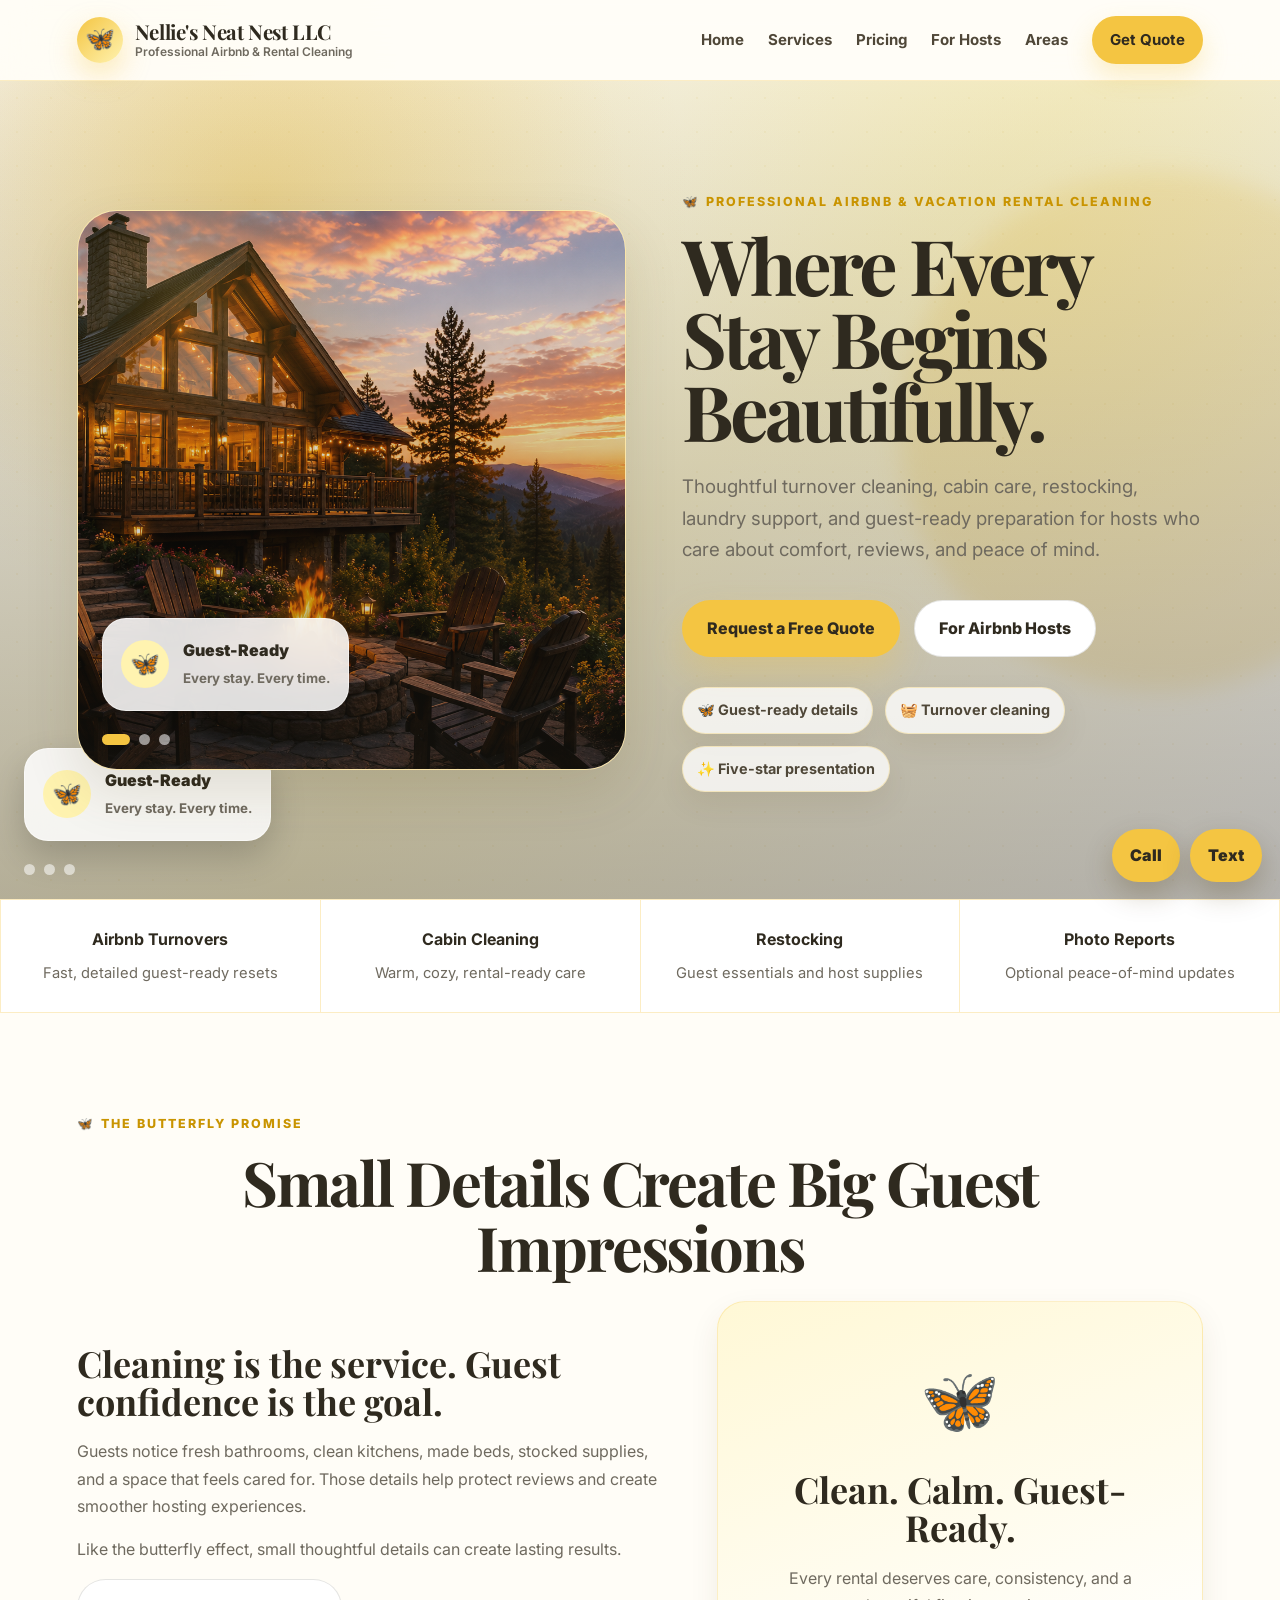
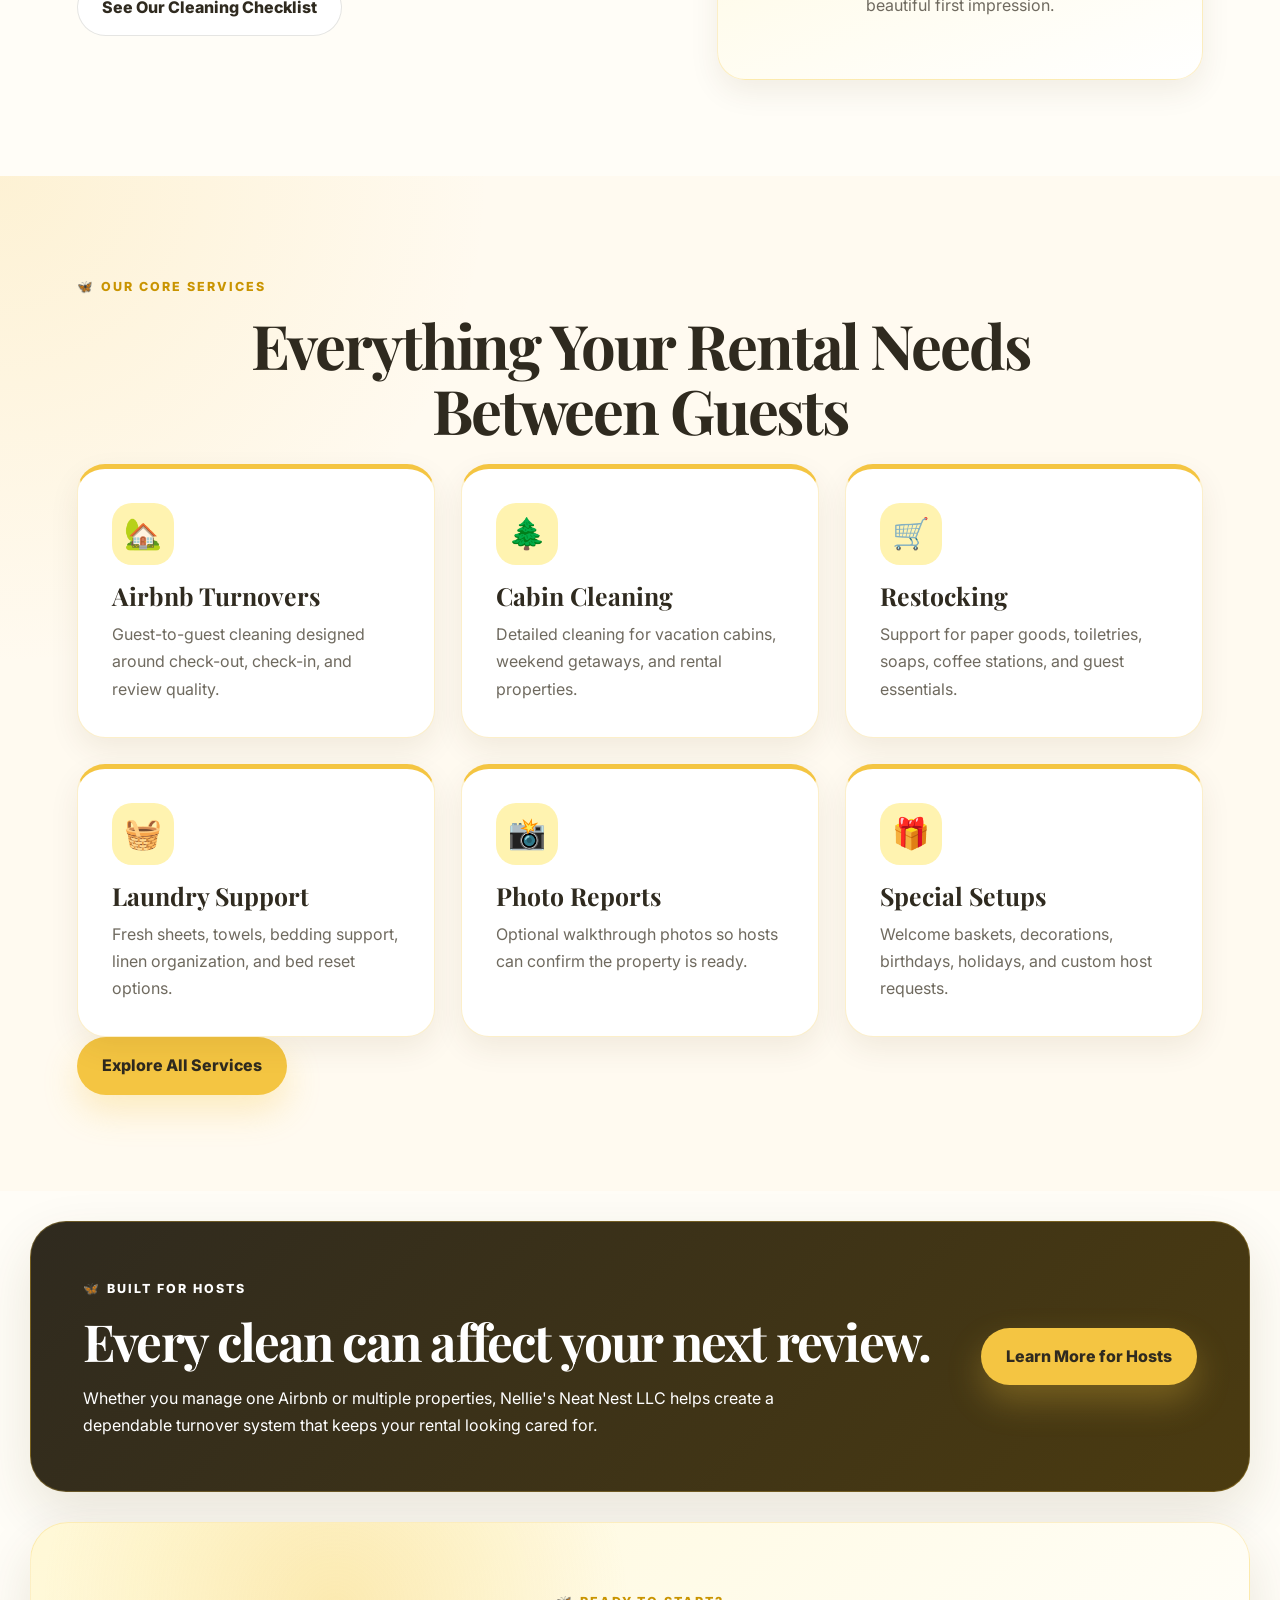
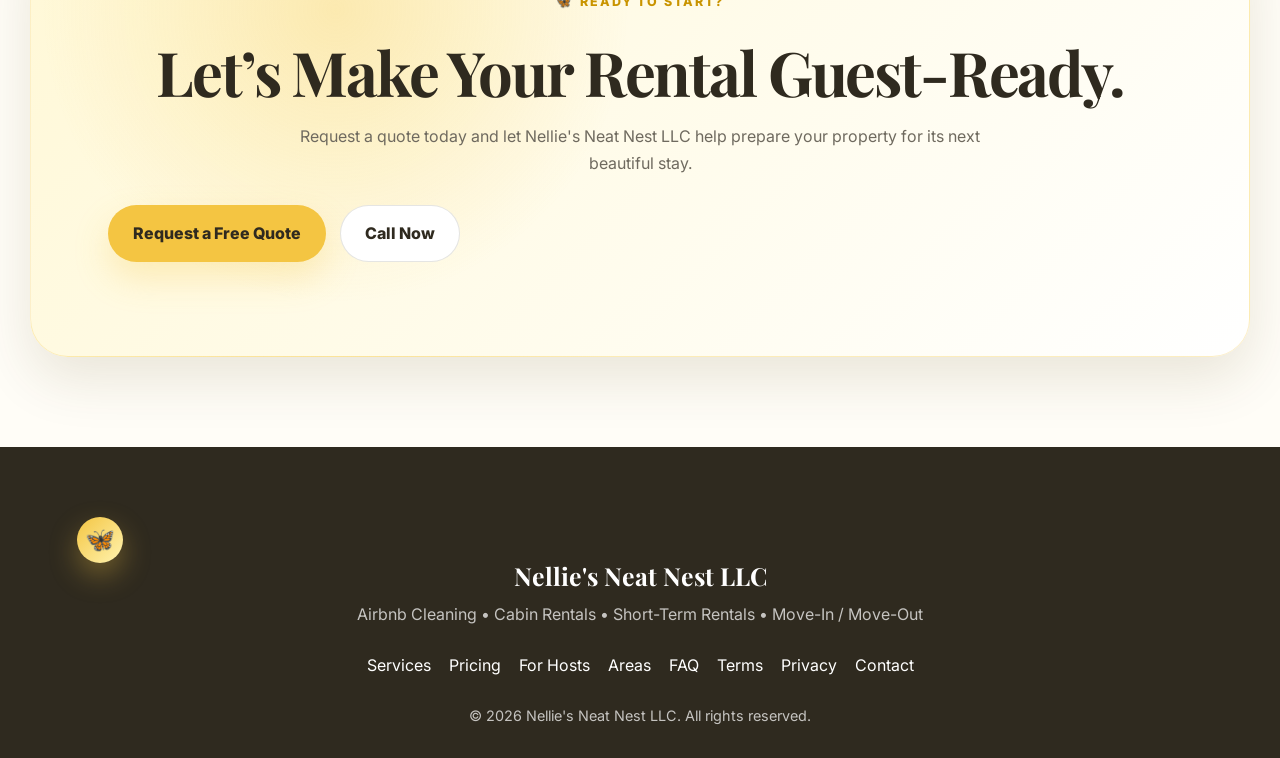
==== index.html @ 502de54d "Initial Nellies Neat Nest website" ====
<!DOCTYPE html>
<html lang="en">
<head>
  <meta charset="UTF-8" />
  <meta name="viewport" content="width=device-width, initial-scale=1.0" />

  <title>Nellie's Neat Nest LLC | Airbnb Cleaning & Vacation Rental Turnovers</title>
  <meta name="description" content="Professional Airbnb turnover cleaning, cabin cleaning, restocking, laundry support, and guest-ready rental cleaning services." />

  <link rel="stylesheet" href="css/styles.css" />
</head>

<body>

<div class="butterfly-layer" aria-hidden="true">
  <span class="float-butterfly b1">🦋</span>
  <span class="float-butterfly b2">🦋</span>
  <span class="float-butterfly b3">🦋</span>
  <span class="float-butterfly b4">🦋</span>
  <span class="float-butterfly b5">🦋</span>
  <span class="float-butterfly b6">🦋</span>
</div>

<header class="site-header">
  <a href="index.html" class="logo">
    <span class="logo-mark">🦋</span>
    <span class="logo-text">
      <strong>Nellie's Neat Nest LLC</strong>
      <small>Professional Airbnb & Rental Cleaning</small>
    </span>
  </a>

  <nav class="nav">
    <a href="index.html">Home</a>
    <a href="services.html">Services</a>
    <a href="pricing.html">Pricing</a>
    <a href="airbnb-hosts.html">For Hosts</a>
    <a href="service-areas.html">Areas</a>
    <a href="contact.html" class="nav-btn">Get Quote</a>
  </nav>
</header>

<main>

<section class="hero">

  <aside class="hero-slideshow-wrap">

    <div class="hero-slideshow">

        <div class="hero-slide active">
            <img src="images/hero-cabin-1.png"
                 alt="Warm cabin rental prepared for guests">
        </div>

        <div class="hero-slide">
            <img src="images/hero-living-room.png"
                 alt="Cozy cabin living room prepared for Airbnb guests">
        </div>

        <div class="hero-slide">
            <img src="images/hero-cabin-3.png"
                 alt="Vacation rental guest-ready bedroom">
        </div>

        <div class="hero-slide-overlay"></div>

        <div class="hero-image-badge">
            <span>🦋</span>
            <div>
                <strong>Guest-Ready</strong>
                <small>Every stay. Every time.</small>
            </div>
        </div>

        <div class="slide-dots">
            <button class="slide-dot active" aria-label="Slide 1"></button>
            <button class="slide-dot" aria-label="Slide 2"></button>
            <button class="slide-dot" aria-label="Slide 3"></button>
        </div>

    </div>

</aside>

      <div class="hero-slide-overlay"></div>

      <div class="hero-image-badge">
        <span>🦋</span>
        <div>
          <strong>Guest-Ready</strong>
          <small>Every stay. Every time.</small>
        </div>
      </div>

      <div class="slide-dots">
        <button class="slide-dot active" aria-label="Slide 1"></button>
        <button class="slide-dot" aria-label="Slide 2"></button>
        <button class="slide-dot" aria-label="Slide 3"></button>
      </div>

    </div>
  </aside>

  <div class="hero-content">
    <p class="eyebrow">Professional Airbnb & Vacation Rental Cleaning</p>

    <h1>Where Every Stay Begins Beautifully.</h1>

    <p class="hero-text">
      Thoughtful turnover cleaning, cabin care, restocking, laundry support,
      and guest-ready preparation for hosts who care about comfort, reviews,
      and peace of mind.
    </p>

    <div class="hero-buttons">
      <a href="contact.html" class="btn primary">Request a Free Quote</a>
      <a href="airbnb-hosts.html" class="btn secondary">For Airbnb Hosts</a>
    </div>

    <div class="trust-row">
      <span>🦋 Guest-ready details</span>
      <span>🧺 Turnover cleaning</span>
      <span>✨ Five-star presentation</span>
    </div>
  </div>

</section>

<section class="trust-strip">
  <div>
    <strong>Airbnb Turnovers</strong>
    <span>Fast, detailed guest-ready resets</span>
  </div>
  <div>
    <strong>Cabin Cleaning</strong>
    <span>Warm, cozy, rental-ready care</span>
  </div>
  <div>
    <strong>Restocking</strong>
    <span>Guest essentials and host supplies</span>
  </div>
  <div>
    <strong>Photo Reports</strong>
    <span>Optional peace-of-mind updates</span>
  </div>
</section>

<section class="section">
  <p class="eyebrow center">The Butterfly Promise</p>
  <h2 class="section-title">Small Details Create Big Guest Impressions</h2>

  <div class="split">
    <div>
      <h3>Cleaning is the service. Guest confidence is the goal.</h3>
      <p>
        Guests notice fresh bathrooms, clean kitchens, made beds, stocked supplies,
        and a space that feels cared for. Those details help protect reviews and create
        smoother hosting experiences.
      </p>
      <p>
        Like the butterfly effect, small thoughtful details can create lasting results.
      </p>
      <a href="checklist.html" class="btn secondary">See Our Cleaning Checklist</a>
    </div>

    <div class="feature-card butterfly-promise-card">
      <span>🦋</span>
      <h3>Clean. Calm. Guest-Ready.</h3>
      <p>Every rental deserves care, consistency, and a beautiful first impression.</p>
    </div>
  </div>
</section>

<section class="section soft-bg">
  <p class="eyebrow center">Our Core Services</p>
  <h2 class="section-title">Everything Your Rental Needs Between Guests</h2>

  <div class="cards">
    <article class="card service-card">
      <span class="card-icon">🏡</span>
      <h3>Airbnb Turnovers</h3>
      <p>Guest-to-guest cleaning designed around check-out, check-in, and review quality.</p>
    </article>

    <article class="card service-card">
      <span class="card-icon">🌲</span>
      <h3>Cabin Cleaning</h3>
      <p>Detailed cleaning for vacation cabins, weekend getaways, and rental properties.</p>
    </article>

    <article class="card service-card">
      <span class="card-icon">🛒</span>
      <h3>Restocking</h3>
      <p>Support for paper goods, toiletries, soaps, coffee stations, and guest essentials.</p>
    </article>

    <article class="card service-card">
      <span class="card-icon">🧺</span>
      <h3>Laundry Support</h3>
      <p>Fresh sheets, towels, bedding support, linen organization, and bed reset options.</p>
    </article>

    <article class="card service-card">
      <span class="card-icon">📸</span>
      <h3>Photo Reports</h3>
      <p>Optional walkthrough photos so hosts can confirm the property is ready.</p>
    </article>

    <article class="card service-card">
      <span class="card-icon">🎁</span>
      <h3>Special Setups</h3>
      <p>Welcome baskets, decorations, birthdays, holidays, and custom host requests.</p>
    </article>
  </div>

  <div class="center-button">
    <a href="services.html" class="btn primary">Explore All Services</a>
  </div>
</section>

<section class="highlight host-highlight">
  <div>
    <p class="eyebrow">Built for Hosts</p>
    <h2>Every clean can affect your next review.</h2>
    <p>
      Whether you manage one Airbnb or multiple properties, Nellie's Neat Nest LLC helps
      create a dependable turnover system that keeps your rental looking cared for.
    </p>
  </div>

  <a href="airbnb-hosts.html" class="btn primary">Learn More for Hosts</a>
</section>

<section class="cta">
  <p class="eyebrow center">Ready to Start?</p>
  <h2>Let’s Make Your Rental Guest-Ready.</h2>
  <p>
    Request a quote today and let Nellie's Neat Nest LLC help prepare your property
    for its next beautiful stay.
  </p>

  <div class="hero-buttons center">
    <a href="contact.html" class="btn primary">Request a Free Quote</a>
    <a href="tel:9289885025" class="btn secondary">Call Now</a>
  </div>
</section>

</main>

<footer class="footer">
  <div class="footer-brand">
    <span class="logo-mark">🦋</span>
    <h3>Nellie's Neat Nest LLC</h3>
    <p>Airbnb Cleaning • Cabin Rentals • Short-Term Rentals • Move-In / Move-Out</p>
  </div>

  <div class="footer-links">
    <a href="services.html">Services</a>
    <a href="pricing.html">Pricing</a>
    <a href="airbnb-hosts.html">For Hosts</a>
    <a href="service-areas.html">Areas</a>
    <a href="faq.html">FAQ</a>
    <a href="terms-and-policies.html">Terms</a>
    <a href="privacy.html">Privacy</a>
    <a href="contact.html">Contact</a>
  </div>

  <p class="copyright">© 2026 Nellie's Neat Nest LLC. All rights reserved.</p>
</footer>

<div class="floating-actions">
  <a href="tel:9289885025">Call</a>
  <a href="sms:9289885025">Text</a>
</div>

<script src="js/script.js"></script>
</body>
</html>
---- css/styles.css ----
/* =====================================================
   Nellie's Neat Nest LLC
   Premium Yellow Butterfly Airbnb Cleaning Website
   File: css/styles.css
===================================================== */

/* ---------- Google Font Import ---------- */
@import url("https://fonts.googleapis.com/css2?family=Inter:wght@400;500;600;700;800&family=Playfair+Display:wght@600;700;800&display=swap");

/* ---------- Reset ---------- */
* {
  margin: 0;
  padding: 0;
  box-sizing: border-box;
}

/* ---------- Brand Variables ---------- */
:root {
  --gold: #f4c542;
  --gold-dark: #c99400;
  --yellow-soft: #fff3b0;
  --cream: #fffaf0;
  --cream-light: #fffdf7;
  --white: #ffffff;
  --charcoal: #2f2a1f;
  --charcoal-soft: #4f4738;
  --gray: #6f6a5f;
  --border: rgba(244, 197, 66, 0.28);
  --shadow: 0 22px 55px rgba(77, 55, 12, 0.12);
  --shadow-soft: 0 12px 30px rgba(77, 55, 12, 0.08);
  --radius: 28px;
  --radius-small: 16px;
  --max-width: 1220px;
}

/* ---------- Base ---------- */
html {
  scroll-behavior: smooth;
}

body {
  font-family: "Inter", sans-serif;
  background: var(--cream-light);
  color: var(--charcoal);
  line-height: 1.7;
  overflow-x: hidden;
}

body::before {
  content: "";
  position: fixed;
  inset: 0;
  background:
    radial-gradient(circle at 10% 10%, rgba(244, 197, 66, 0.12), transparent 28%),
    radial-gradient(circle at 90% 20%, rgba(255, 243, 176, 0.18), transparent 26%),
    linear-gradient(180deg, #fffdf7, #fffaf0);
  z-index: -2;
}

img {
  max-width: 100%;
  display: block;
}

a {
  color: inherit;
  text-decoration: none;
}

ul {
  padding-left: 1.1rem;
}

li {
  margin-bottom: 0.45rem;
}

/* ---------- Global Layout ---------- */
.site-header,
main,
.footer,
.floating-actions {
  position: relative;
  z-index: 5;
}

.section {
  padding: 96px 6%;
}

.section-inner {
  max-width: var(--max-width);
  margin: 0 auto;
}

.center {
  text-align: center;
}

.soft-bg {
  background:
    radial-gradient(circle at top left, rgba(244, 197, 66, 0.16), transparent 30%),
    var(--cream);
}

/* ---------- Typography ---------- */
h1,
h2,
h3 {
  font-family: "Playfair Display", serif;
  color: var(--charcoal);
  line-height: 1.05;
}

h1 {
  font-size: clamp(3.4rem, 8vw, 7.4rem);
  letter-spacing: -0.05em;
}

h2 {
  font-size: clamp(2.2rem, 4.8vw, 4.3rem);
  letter-spacing: -0.035em;
}

h3 {
  font-size: 1.55rem;
}

p {
  color: var(--gray);
}

.eyebrow {
  display: inline-flex;
  align-items: center;
  gap: 8px;
  color: var(--gold-dark);
  font-size: 0.78rem;
  font-weight: 800;
  letter-spacing: 0.16em;
  text-transform: uppercase;
  margin-bottom: 16px;
}

.eyebrow::before {
  content: "🦋";
  letter-spacing: 0;
}

.section-title {
  max-width: 850px;
  margin: 0 auto 22px;
  text-align: center;
}

.section-subtitle {
  max-width: 760px;
  margin: 0 auto 52px;
  text-align: center;
  font-size: 1.08rem;
}

/* ---------- Header / Navigation ---------- */
.site-header {
  position: sticky;
  top: 0;
  width: 100%;
  padding: 16px 6%;
  background: rgba(255, 253, 247, 0.88);
  backdrop-filter: blur(18px);
  border-bottom: 1px solid var(--border);
  z-index: 1000;
}

.navbar,
.site-header {
  display: flex;
  align-items: center;
  justify-content: space-between;
  gap: 28px;
}

.logo {
  display: flex;
  align-items: center;
  gap: 12px;
  min-width: max-content;
}

.logo-mark,
.logo-icon {
  width: 46px;
  height: 46px;
  display: grid;
  place-items: center;
  border-radius: 50%;
  background: linear-gradient(135deg, var(--gold), var(--yellow-soft));
  box-shadow: 0 12px 28px rgba(244, 197, 66, 0.34);
  font-size: 1.5rem;
  animation: logoFlutter 3.5s ease-in-out infinite;
}

.logo-text,
.logo div {
  display: flex;
  flex-direction: column;
  line-height: 1.2;
}

.logo strong,
.logo h1 {
  font-family: "Playfair Display", serif;
  font-size: 1.28rem;
  letter-spacing: -0.02em;
}

.logo small,
.logo p {
  font-size: 0.75rem;
  color: var(--gray);
  font-weight: 600;
}

.nav,
.nav-links {
  display: flex;
  align-items: center;
  gap: 24px;
  list-style: none;
}

.nav a,
.nav-links a {
  font-size: 0.94rem;
  font-weight: 700;
  color: var(--charcoal-soft);
  transition: 0.25s ease;
}

.nav a:hover,
.nav-links a:hover,
.nav-links .active {
  color: var(--gold-dark);
}

.nav-btn,
.nav-cta {
  background: var(--gold);
  color: var(--charcoal) !important;
  padding: 11px 18px;
  border-radius: 999px;
  box-shadow: 0 12px 26px rgba(244, 197, 66, 0.28);
}

.nav-btn:hover,
.nav-cta:hover {
  background: var(--gold-dark);
  color: var(--white) !important;
  transform: translateY(-2px);
}

.menu-toggle {
  display: none;
}

/* ---------- Floating Butterflies ---------- */
.butterfly-layer {
  position: fixed;
  inset: 0;
  overflow: hidden;
  pointer-events: none;
  z-index: 1;
}

.float-butterfly {
  position: absolute;
  opacity: 0.18;
  font-size: 1.35rem;
  filter: drop-shadow(0 8px 12px rgba(244, 197, 66, 0.35));
  animation: butterflyFloat 18s linear infinite;
}

.b1 { left: 7%; top: 90%; animation-delay: 0s; }
.b2 { left: 20%; top: 102%; animation-delay: 4s; font-size: 1.1rem; }
.b3 { left: 45%; top: 94%; animation-delay: 8s; font-size: 1.7rem; }
.b4 { left: 70%; top: 104%; animation-delay: 2s; font-size: 1.2rem; }
.b5 { left: 88%; top: 92%; animation-delay: 6s; font-size: 1.5rem; }
.b6 { left: 33%; top: 110%; animation-delay: 10s; font-size: 1.25rem; }
.b7 { left: 58%; top: 108%; animation-delay: 12s; font-size: 1rem; }
.b8 { left: 96%; top: 106%; animation-delay: 15s; font-size: 1.3rem; }

/* ---------- Hero ---------- */
.hero {
  min-height: calc(100vh - 78px);
  padding: 110px 6% 90px;
  display: grid;
  grid-template-columns: 1.15fr 0.85fr;
  gap: 48px;
  align-items: center;
  position: relative;
  overflow: hidden;
  background:
    radial-gradient(circle at 20% 15%, rgba(244, 197, 66, 0.30), transparent 30%),
    radial-gradient(circle at 82% 20%, rgba(255, 243, 176, 0.48), transparent 32%),
    linear-gradient(135deg, #fffdf7 0%, #fff7d2 52%, #ffffff 100%);
}

.hero::before {
  content: "";
  position: absolute;
  right: -140px;
  top: 90px;
  width: 520px;
  height: 520px;
  border-radius: 50%;
  background: rgba(244, 197, 66, 0.20);
  filter: blur(12px);
}

.hero::after {
  content: "";
  position: absolute;
  inset: 0;
  background-image: radial-gradient(rgba(201, 148, 0, 0.16) 1px, transparent 1px);
  background-size: 34px 34px;
  opacity: 0.34;
}

.hero-content,
.hero-card {
  position: relative;
  z-index: 3;
}

.hero-text {
  max-width: 720px;
  font-size: 1.17rem;
  margin: 24px 0 34px;
}

.hero-buttons {
  display: flex;
  flex-wrap: wrap;
  gap: 14px;
  margin-bottom: 30px;
}

.trust-row,
.hero-badges {
  display: flex;
  flex-wrap: wrap;
  gap: 12px;
}

.trust-row span,
.hero-badges span {
  background: rgba(255, 255, 255, 0.78);
  border: 1px solid var(--border);
  padding: 10px 14px;
  border-radius: 999px;
  font-size: 0.9rem;
  font-weight: 700;
  color: var(--charcoal-soft);
  box-shadow: var(--shadow-soft);
}

.hero-card {
  background: rgba(255, 255, 255, 0.84);
  border: 1px solid rgba(244, 197, 66, 0.42);
  border-radius: 34px;
  padding: 42px;
  box-shadow: var(--shadow);
  backdrop-filter: blur(10px);
}

.hero-card .hero-icon {
  width: 70px;
  height: 70px;
  display: grid;
  place-items: center;
  border-radius: 24px;
  background: var(--yellow-soft);
  font-size: 2.2rem;
  margin-bottom: 22px;
}

.hero-card h2 {
  font-size: 2.15rem;
  margin-bottom: 16px;
}

.hero-card p {
  margin-bottom: 18px;
}

.hero-card ul {
  margin: 18px 0 8px;
}

.text-link {
  display: inline-block;
  margin-top: 15px;
  color: var(--gold-dark);
  font-weight: 800;
}

/* ---------- Buttons ---------- */
.btn {
  display: inline-flex;
  align-items: center;
  justify-content: center;
  min-height: 52px;
  padding: 14px 24px;
  border-radius: 999px;
  font-weight: 800;
  border: 1px solid transparent;
  cursor: pointer;
  transition: 0.28s ease;
}

.btn.primary,
.btn-primary {
  background: var(--gold);
  color: var(--charcoal);
  box-shadow: 0 16px 34px rgba(244, 197, 66, 0.28);
}

.btn.primary:hover,
.btn-primary:hover {
  background: var(--gold-dark);
  color: var(--white);
  transform: translateY(-4px);
}

.btn.secondary,
.btn-secondary {
  background: var(--white);
  color: var(--charcoal);
  border-color: rgba(47, 42, 31, 0.12);
}

.btn.secondary:hover,
.btn-secondary:hover {
  transform: translateY(-4px);
  box-shadow: var(--shadow-soft);
}

.btn.dark,
.btn-dark {
  background: var(--charcoal);
  color: var(--white);
}

.btn.dark:hover,
.btn-dark:hover {
  background: #111;
  transform: translateY(-4px);
}

/* ---------- Trust Strip ---------- */
.trust-strip {
  display: grid;
  grid-template-columns: repeat(4, 1fr);
  gap: 1px;
  background: var(--border);
  padding: 1px;
}

.trust-strip div {
  background: var(--white);
  padding: 26px 18px;
  text-align: center;
}

.trust-strip strong {
  display: block;
  margin-bottom: 6px;
}

.trust-strip span {
  font-size: 0.92rem;
  color: var(--gray);
}

/* ---------- Cards / Grids ---------- */
.cards,
.card-grid {
  max-width: var(--max-width);
  margin: 0 auto;
  display: grid;
  grid-template-columns: repeat(3, 1fr);
  gap: 26px;
}

.card,
.feature-card,
.price-card,
.review-card,
.process-step,
.mini-price,
.contact-card,
.policy,
.story-card,
.coming-soon-box {
  background: var(--white);
  border: 1px solid var(--border);
  border-radius: var(--radius);
  box-shadow: var(--shadow-soft);
}

.card,
.feature-card {
  padding: 34px;
  transition: 0.3s ease;
}

.card:hover,
.feature-card:hover,
.price-card:hover,
.process-step:hover,
.review-card:hover {
  transform: translateY(-7px);
  box-shadow: var(--shadow);
}

.card h3,
.feature-card h3 {
  margin-bottom: 12px;
}

.card-icon {
  display: inline-grid;
  place-items: center;
  width: 62px;
  height: 62px;
  background: var(--yellow-soft);
  border-radius: 20px;
  font-size: 1.9rem;
  margin-bottom: 18px;
}

.service-card {
  border-top: 5px solid var(--gold);
}

.service-grid {
  max-width: var(--max-width);
  margin: 0 auto;
  display: grid;
  grid-template-columns: repeat(4, 1fr);
  gap: 16px;
}

.service-box {
  background: var(--white);
  border: 1px solid var(--border);
  border-radius: 18px;
  padding: 18px 20px;
  text-align: center;
  font-weight: 800;
  box-shadow: var(--shadow-soft);
}

/* ---------- Split Layout ---------- */
.split,
.premium-split,
.about-section,
.contact-section,
.split-layout {
  max-width: var(--max-width);
  margin: 0 auto;
  display: grid;
  grid-template-columns: 1.1fr 0.9fr;
  gap: 46px;
  align-items: center;
}

.split h3,
.premium-split h3,
.about-section h2 {
  font-size: 2.25rem;
  margin-bottom: 18px;
}

.split p,
.premium-split p,
.about-section p {
  margin-bottom: 16px;
}

.butterfly-promise-card,
.butterfly-card,
.story-card {
  padding: 44px;
  text-align: center;
  background: linear-gradient(160deg, #fff8d6, #ffffff);
}

.butterfly-promise-card span,
.butterfly-card span,
.large-butterfly {
  display: block;
  font-size: 4rem;
  margin-bottom: 16px;
}

/* ---------- Highlight / CTA ---------- */
.highlight {
  margin: 30px auto;
  max-width: var(--max-width);
  padding: 52px;
  border-radius: 36px;
  display: flex;
  align-items: center;
  justify-content: space-between;
  gap: 34px;
  background:
    radial-gradient(circle at 20% 20%, rgba(244, 197, 66, 0.24), transparent 30%),
    linear-gradient(135deg, #fff8d6, #ffffff);
  border: 1px solid var(--border);
  box-shadow: var(--shadow);
}

.highlight h2 {
  font-size: clamp(2rem, 4vw, 3.6rem);
  margin-bottom: 16px;
}

.highlight p {
  max-width: 720px;
}

.host-highlight {
  background: linear-gradient(135deg, var(--charcoal), #4b3b10);
}

.host-highlight .eyebrow,
.host-highlight h2,
.host-highlight p {
  color: var(--white);
}

.cta,
.final-cta {
  max-width: var(--max-width);
  margin: 30px auto 90px;
  padding: 64px 6%;
  border-radius: 38px;
  text-align: center;
  background:
    radial-gradient(circle at 25% 20%, rgba(244, 197, 66, 0.30), transparent 30%),
    linear-gradient(135deg, #fff8d6, #ffffff);
  box-shadow: var(--shadow);
  border: 1px solid var(--border);
}

.cta h2,
.final-cta h2 {
  margin-bottom: 18px;
}

.cta p,
.final-cta p {
  max-width: 720px;
  margin: 0 auto 28px;
}

/* ---------- Page Hero ---------- */
.page-hero {
  padding: 100px 6% 80px;
  text-align: center;
  background:
    radial-gradient(circle at top left, rgba(244, 197, 66, 0.26), transparent 30%),
    linear-gradient(135deg, #fff8d6, #ffffff);
  border-bottom: 1px solid var(--border);
}

.page-hero h2 {
  max-width: 950px;
  margin: 0 auto 18px;
}

.page-hero p {
  max-width: 780px;
  margin: 0 auto;
  font-size: 1.08rem;
}

/* ---------- Process ---------- */
.process-grid {
  max-width: var(--max-width);
  margin: 0 auto;
  display: grid;
  grid-template-columns: repeat(4, 1fr);
  gap: 22px;
}

.process-step {
  padding: 30px;
}

.process-step span {
  display: inline-grid;
  place-items: center;
  width: 54px;
  height: 54px;
  background: var(--yellow-soft);
  color: var(--gold-dark);
  border-radius: 18px;
  font-weight: 900;
  margin-bottom: 18px;
}

/* ---------- Pricing ---------- */
.pricing-grid,
.mini-pricing-grid {
  max-width: var(--max-width);
  margin: 0 auto;
  display: grid;
  grid-template-columns: repeat(3, 1fr);
  gap: 26px;
}

.price-card,
.mini-price {
  padding: 34px;
  text-align: center;
  transition: 0.3s ease;
}

.price-card.featured,
.featured-mini {
  background: linear-gradient(180deg, #fff8d6, #ffffff);
  border: 2px solid var(--gold);
}

.price,
.mini-price strong {
  display: block;
  font-size: 2.5rem;
  font-weight: 900;
  color: var(--charcoal);
  margin: 12px 0;
}

.badge,
.popular-tag,
.featured-mini span {
  display: inline-block;
  background: var(--gold);
  color: var(--charcoal);
  padding: 7px 13px;
  border-radius: 999px;
  font-size: 0.76rem;
  font-weight: 900;
  margin-bottom: 12px;
}

.addon-grid {
  max-width: 950px;
  margin: 0 auto;
  display: grid;
  gap: 14px;
}

.addon-item {
  background: var(--white);
  padding: 18px 22px;
  border-radius: 16px;
  border: 1px solid var(--border);
  display: flex;
  justify-content: space-between;
  gap: 20px;
  box-shadow: var(--shadow-soft);
}

.addon-item span {
  font-weight: 900;
  color: var(--charcoal);
}

/* ---------- Reviews ---------- */
.review-grid {
  max-width: var(--max-width);
  margin: 0 auto;
  display: grid;
  grid-template-columns: repeat(3, 1fr);
  gap: 26px;
}

.review-card {
  padding: 34px;
}

.stars {
  color: var(--gold);
  font-size: 1.35rem;
  letter-spacing: 2px;
  margin-bottom: 14px;
}

.coming-soon-box {
  max-width: 780px;
  margin: 0 auto;
  padding: 48px;
  text-align: center;
  background: linear-gradient(160deg, #fff8d6, #ffffff);
}

/* ---------- Contact ---------- */
.contact-section {
  align-items: start;
}

.contact-info h2 {
  margin-bottom: 16px;
}

.contact-card {
  padding: 24px;
  margin-top: 20px;
  background: var(--cream);
}

.contact-form {
  background: var(--white);
  padding: 38px;
  border-radius: var(--radius);
  box-shadow: var(--shadow);
  border: 1px solid var(--border);
}

.contact-form label {
  display: block;
  margin-top: 18px;
  margin-bottom: 6px;
  font-weight: 800;
}

.contact-form input,
.contact-form select,
.contact-form textarea {
  width: 100%;
  padding: 14px 15px;
  border: 1px solid rgba(47, 42, 31, 0.14);
  border-radius: 14px;
  font-family: inherit;
  font-size: 1rem;
  background: #fff;
}

.contact-form input:focus,
.contact-form select:focus,
.contact-form textarea:focus {
  outline: 2px solid rgba(244, 197, 66, 0.45);
  border-color: var(--gold);
}

.contact-form button {
  width: 100%;
  margin-top: 24px;
}

/* ---------- Policies ---------- */
.policy {
  max-width: 980px;
  margin: 0 auto 22px;
  padding: 32px;
  border-left: 6px solid var(--gold);
}

.policy h2 {
  font-size: 1.8rem;
  margin-bottom: 12px;
}

/* ---------- Footer ---------- */
.footer,
.site-footer {
  background: var(--charcoal);
  color: var(--white);
  padding: 70px 6% 30px;
  text-align: center;
}

.footer h3,
.site-footer h3,
.site-footer h4 {
  color: var(--white);
  margin-bottom: 12px;
}

.footer p,
.site-footer p,
.site-footer a {
  color: rgba(255, 255, 255, 0.72);
}

.footer-links {
  max-width: 880px;
  margin: 24px auto;
  display: flex;
  flex-wrap: wrap;
  justify-content: center;
  gap: 18px;
}

.footer-links a:hover {
  color: var(--gold);
}

.copyright {
  font-size: 0.9rem;
}

/* ---------- Floating Call / Text ---------- */
.floating-actions {
  position: fixed;
  right: 18px;
  bottom: 18px;
  display: flex;
  gap: 10px;
  z-index: 999;
}

.floating-actions a {
  background: var(--gold);
  color: var(--charcoal);
  padding: 13px 18px;
  border-radius: 999px;
  font-weight: 900;
  box-shadow: 0 12px 28px rgba(77, 55, 12, 0.25);
  transition: 0.28s ease;
}

.floating-actions a:hover {
  background: var(--gold-dark);
  color: var(--white);
  transform: translateY(-3px);
}

/* ---------- Animations ---------- */
.fade-in {
  opacity: 0;
  transform: translateY(26px);
  transition: opacity 0.8s ease, transform 0.8s ease;
}

.fade-in.visible {
  opacity: 1;
  transform: translateY(0);
}

@keyframes logoFlutter {
  0%, 100% {
    transform: rotate(-5deg) translateY(0);
  }

  50% {
    transform: rotate(8deg) translateY(-4px);
  }
}

@keyframes butterflyFloat {
  0% {
    transform: translateY(0) translateX(0) rotate(0deg);
  }

  25% {
    transform: translateY(-25vh) translateX(18px) rotate(8deg);
  }

  50% {
    transform: translateY(-52vh) translateX(-16px) rotate(-8deg);
  }

  75% {
    transform: translateY(-78vh) translateX(20px) rotate(10deg);
  }

  100% {
    transform: translateY(-120vh) translateX(-10px) rotate(0deg);
  }
}

/* ---------- Responsive ---------- */
@media (max-width: 1050px) {
  .hero,
  .split,
  .premium-split,
  .about-section,
  .contact-section,
  .split-layout {
    grid-template-columns: 1fr;
  }

  .cards,
  .card-grid,
  .pricing-grid,
  .mini-pricing-grid,
  .review-grid {
    grid-template-columns: repeat(2, 1fr);
  }

  .process-grid,
  .trust-strip,
  .service-grid {
    grid-template-columns: repeat(2, 1fr);
  }

  .highlight {
    flex-direction: column;
    align-items: flex-start;
  }
}

@media (max-width: 780px) {
  .site-header {
    flex-direction: column;
    align-items: flex-start;
  }

  .nav,
  .nav-links {
    width: 100%;
    gap: 12px;
    flex-wrap: wrap;
  }

  .hero {
    padding-top: 70px;
  }

  h1 {
    font-size: 3.35rem;
  }

  .cards,
  .card-grid,
  .pricing-grid,
  .mini-pricing-grid,
  .review-grid,
  .process-grid,
  .trust-strip,
  .service-grid {
    grid-template-columns: 1fr;
  }

  .section {
    padding: 74px 5%;
  }

  .hero,
  .page-hero {
    padding-left: 5%;
    padding-right: 5%;
  }

  .hero-card,
  .contact-form,
  .highlight,
  .cta {
    padding: 32px;
  }

  .float-butterfly {
    opacity: 0.12;
  }

  .floating-actions {
    left: 14px;
    right: 14px;
  }

  .floating-actions a {
    flex: 1;
    text-align: center;
  }
}

.form-checks {
  display: grid;
  grid-template-columns: repeat(2, 1fr);
  gap: 12px;
  margin: 10px 0 8px;
}

.form-checks label {
  margin: 0;
  background: var(--cream);
  border: 1px solid var(--border);
  padding: 12px 14px;
  border-radius: 14px;
  font-weight: 700;
}

.form-checks input {
  width: auto;
  margin-right: 8px;
}

.form-note {
  margin-top: 16px;
  font-size: 0.88rem;
  text-align: center;
}

@media (max-width: 700px) {
  .form-checks {
    grid-template-columns: 1fr;
  }
}
.faq-list {
  max-width: 950px;
  margin: 0 auto;
  display: grid;
  gap: 16px;
}

.faq-item {
  background: var(--white);
  border: 1px solid var(--border);
  border-radius: 20px;
  box-shadow: var(--shadow-soft);
  overflow: hidden;
}

.faq-item summary {
  cursor: pointer;
  padding: 22px 26px;
  font-weight: 900;
  color: var(--charcoal);
  list-style: none;
  position: relative;
}

.faq-item summary::-webkit-details-marker {
  display: none;
}

.faq-item summary::after {
  content: "+";
  position: absolute;
  right: 24px;
  top: 18px;
  font-size: 1.6rem;
  color: var(--gold-dark);
}

.faq-item[open] summary::after {
  content: "–";
}

.faq-item p {
  padding: 0 26px 24px;
}

/* ---------- Hero Slideshow ---------- */
.hero-slideshow-wrap {
  position: relative;
  z-index: 3;
}

.hero-slideshow {
  position: relative;
  min-height: 560px;
  border-radius: 40px;
  overflow: hidden;
  border: 1px solid rgba(244, 197, 66, 0.45);
  box-shadow: var(--shadow);
  background: var(--white);
}

.hero-slide {
  position: absolute;
  inset: 0;
  opacity: 0;
  transition: opacity 1.4s ease;
}

.hero-slide.active {
  opacity: 1;
}

.hero-slide img {
  width: 100%;
  height: 100%;
  min-height: 560px;
  object-fit: cover;
  display: block;
  transform: scale(1.03);
  animation: slowZoom 12s ease-in-out infinite alternate;
}

.hero-slide-overlay {
  position: absolute;
  inset: 0;
  z-index: 2;
  background:
    linear-gradient(180deg, rgba(0,0,0,0.05), rgba(47,42,31,0.36)),
    radial-gradient(circle at 20% 15%, rgba(244,197,66,0.28), transparent 35%);
}

.hero-image-badge {
  position: absolute;
  left: 24px;
  bottom: 58px;
  z-index: 3;
  display: flex;
  align-items: center;
  gap: 14px;
  padding: 18px;
  border-radius: 24px;
  background: rgba(255,255,255,0.86);
  backdrop-filter: blur(14px);
  border: 1px solid rgba(255,255,255,0.5);
  box-shadow: 0 15px 35px rgba(0,0,0,0.18);
}

.hero-image-badge span {
  width: 48px;
  height: 48px;
  display: grid;
  place-items: center;
  border-radius: 50%;
  background: var(--yellow-soft);
  font-size: 1.5rem;
}

.hero-image-badge strong {
  display: block;
  color: var(--charcoal);
  font-weight: 900;
}

.hero-image-badge small {
  color: var(--gray);
  font-weight: 700;
}

.slide-dots {
  position: absolute;
  left: 24px;
  bottom: 24px;
  z-index: 4;
  display: flex;
  gap: 9px;
}

.slide-dot {
  width: 11px;
  height: 11px;
  border-radius: 50%;
  border: none;
  background: rgba(255,255,255,0.55);
  cursor: pointer;
  transition: 0.3s ease;
}

.slide-dot.active {
  width: 28px;
  border-radius: 999px;
  background: var(--gold);
}

@keyframes slowZoom {
  from {
    transform: scale(1.03);
  }

  to {
    transform: scale(1.1);
  }
}

@media (max-width: 1050px) {
  .hero-slideshow,
  .hero-slide img {
    min-height: 420px;
  }
}

/* ---------- FINAL HERO FIX BEFORE PUBLISH ---------- */

.hero {
  min-height: calc(100vh - 82px);
  padding: 70px 6%;
  display: grid;
  grid-template-columns: minmax(420px, 1fr) minmax(420px, 0.95fr);
  gap: 56px;
  align-items: center;
}

.hero-slideshow-wrap {
  order: 1;
  position: relative;
  z-index: 3;
  width: 100%;
}

.hero-content {
  order: 2;
  max-width: 620px;
  position: relative;
  z-index: 3;
}

.hero h1 {
  font-size: clamp(3.2rem, 6vw, 5.8rem);
  line-height: 0.95;
  max-width: 650px;
}

.hero-slideshow {
  min-height: 560px;
}

.hero-slide img {
  min-height: 560px;
}

@media (max-width: 1050px) {
  .hero {
    grid-template-columns: 1fr;
    padding: 55px 5%;
  }

  .hero-slideshow-wrap {
    order: 1;
  }

  .hero-content {
    order: 2;
    max-width: 100%;
  }

  .hero-slideshow,
  .hero-slide img {
    min-height: 420px;
  }
}

@media (max-width: 700px) {
  .hero h1 {
    font-size: 3.1rem;
  }

  .hero-slideshow,
  .hero-slide img {
    min-height: 330px;
  }
}

.hidden {
  display: none;
}
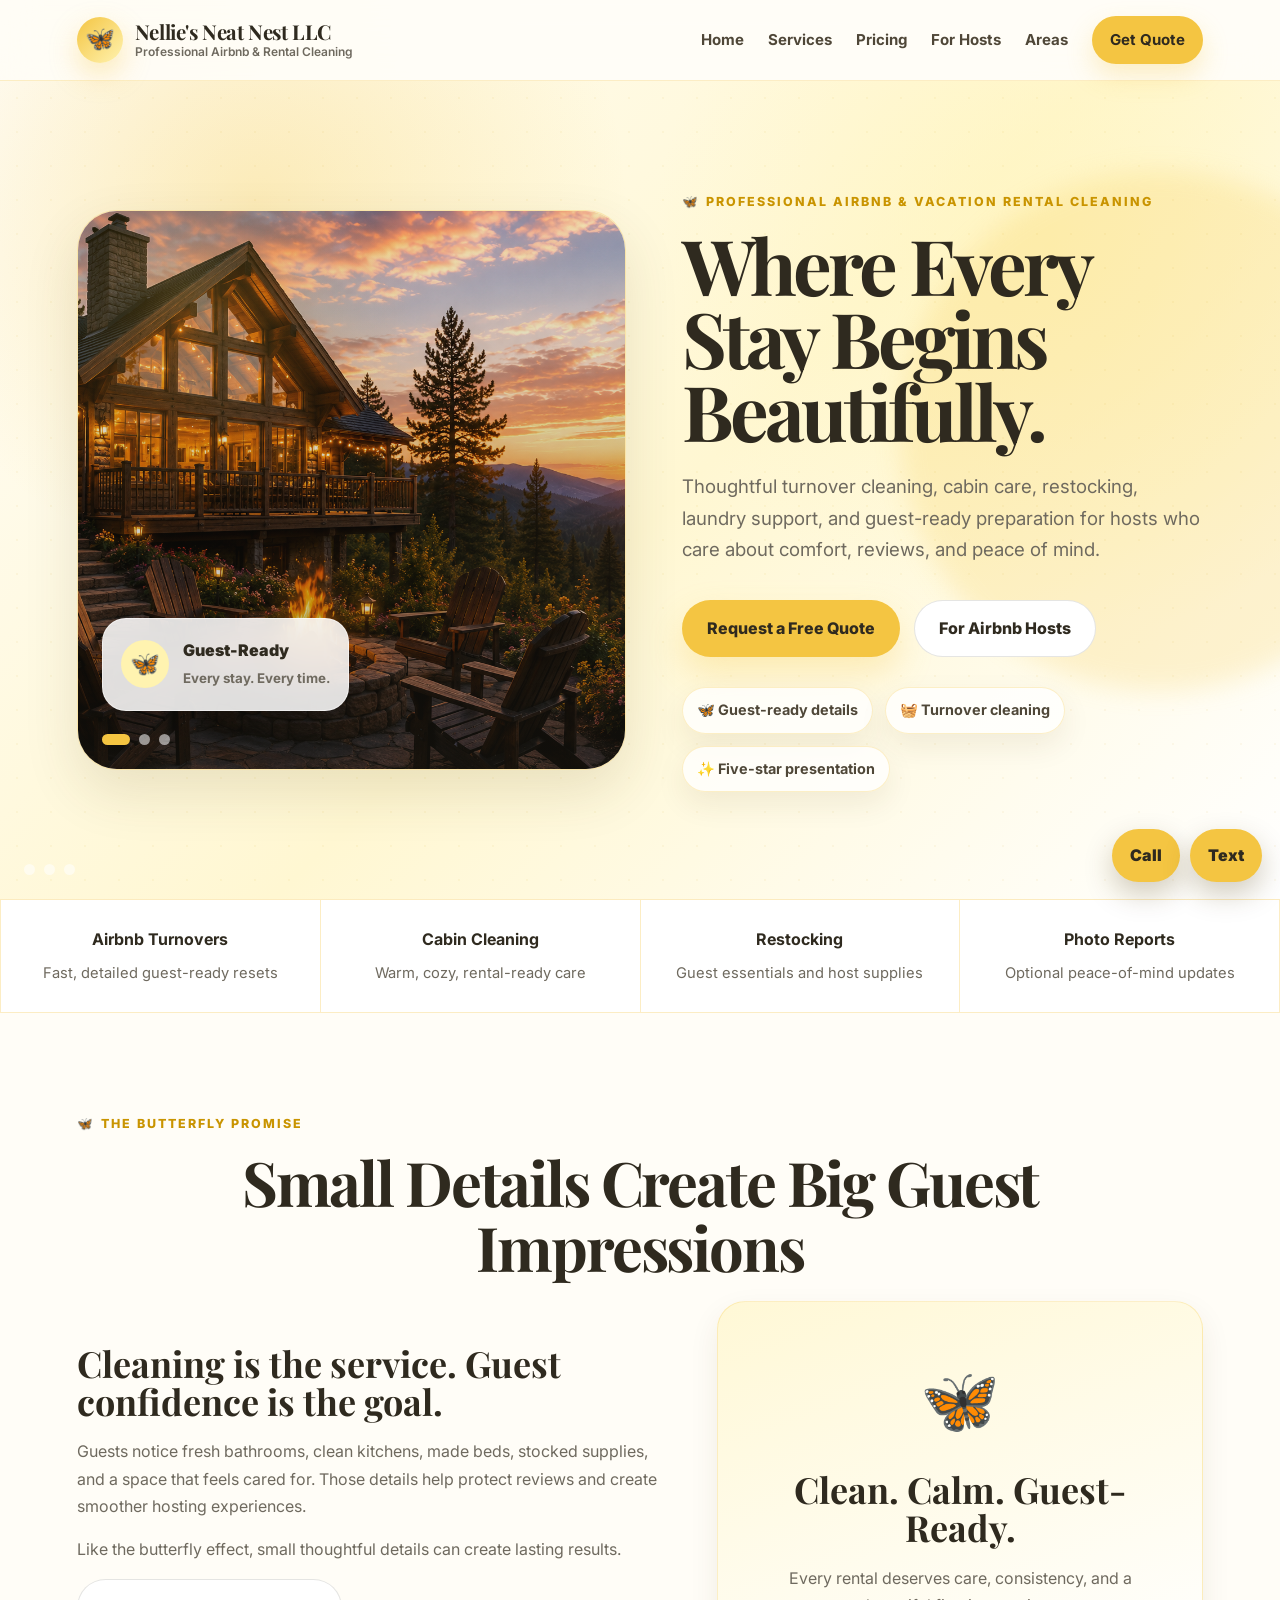
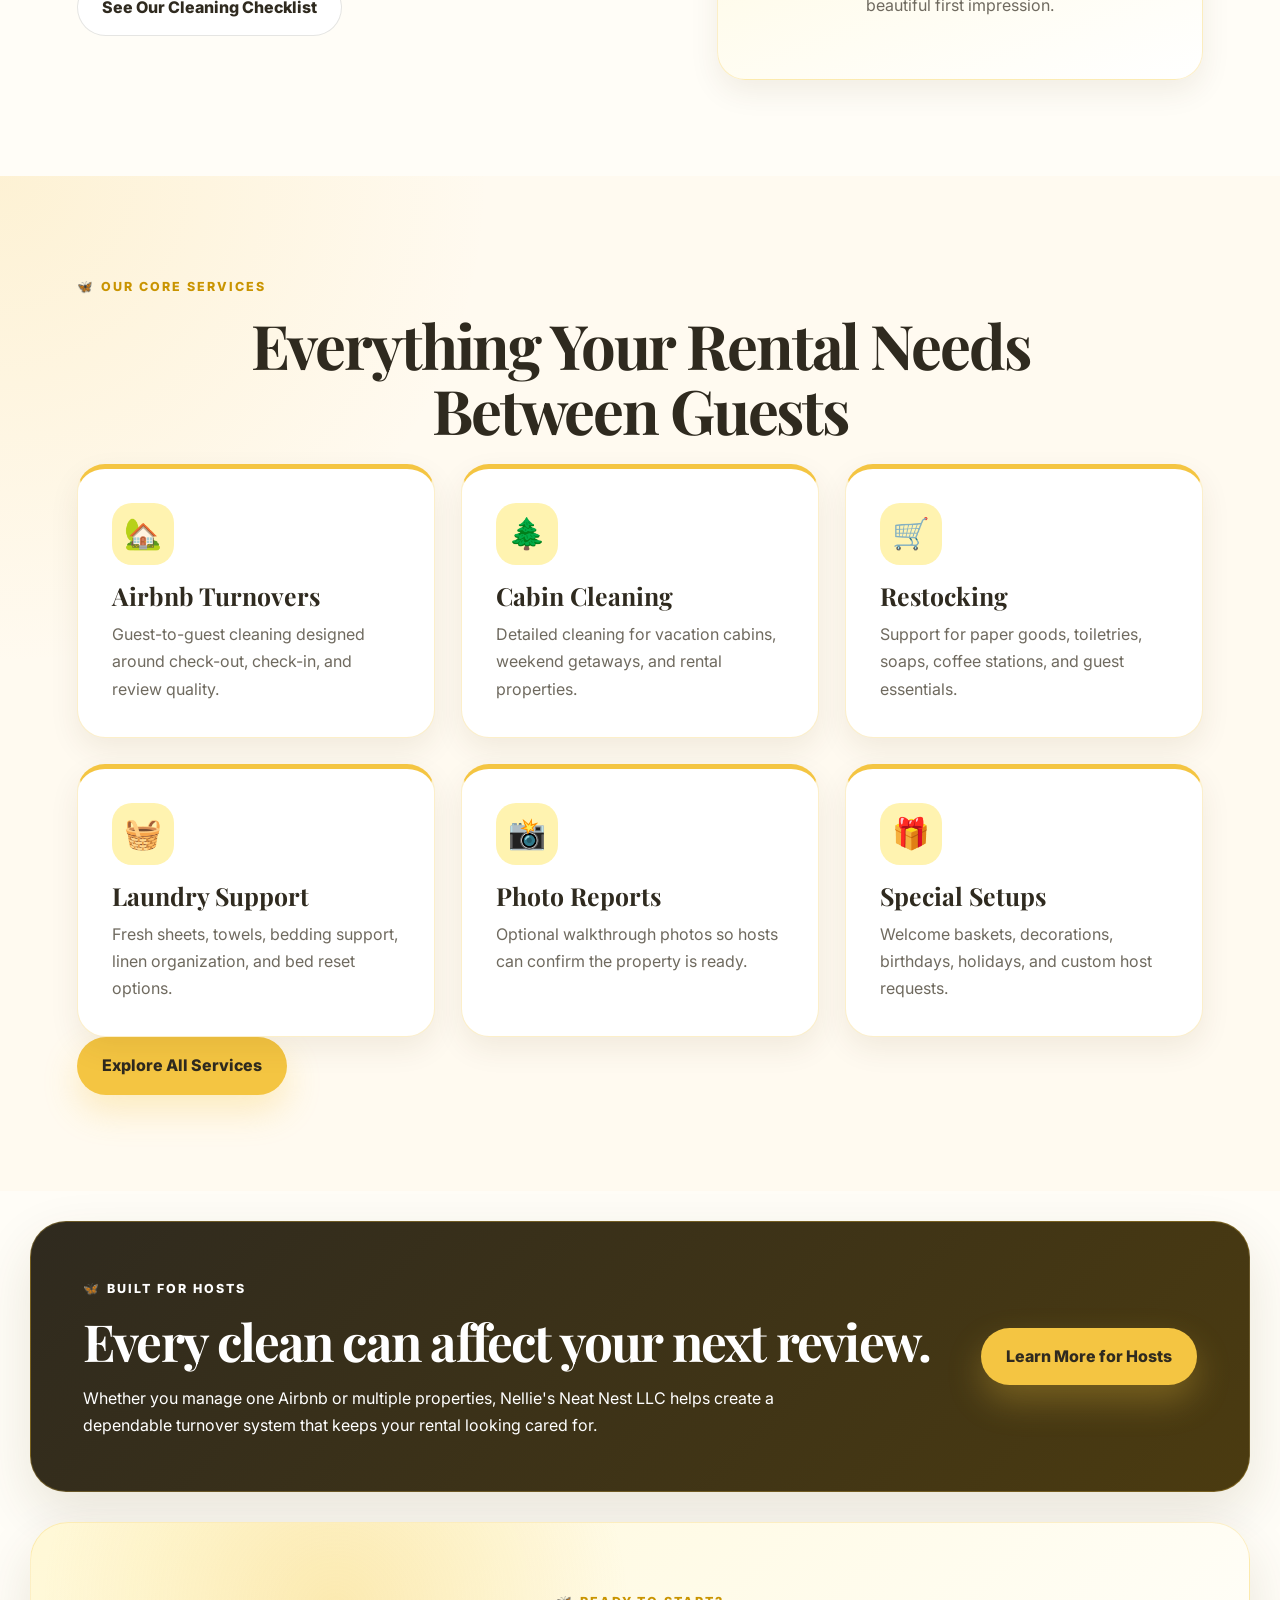
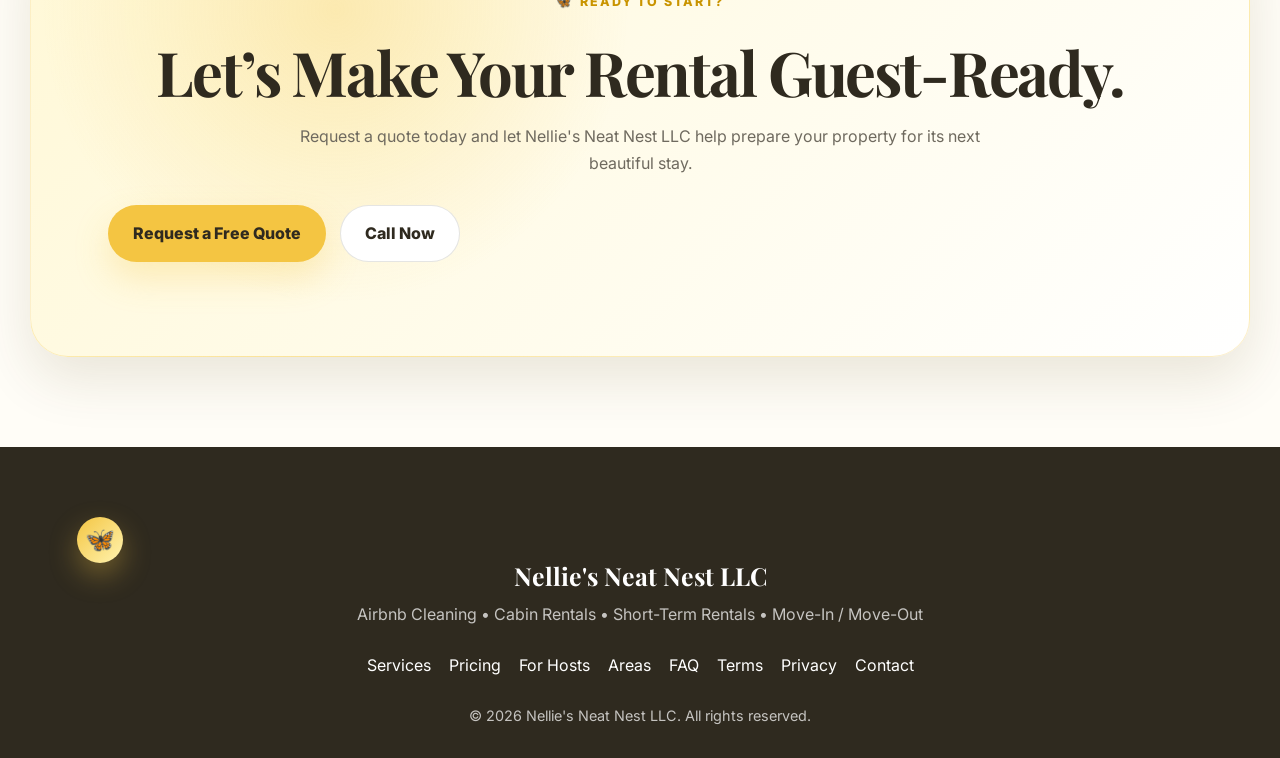
==== commit d4c45526: "Force fix hero slideshow display" ====
--- a/index.html
+++ b/index.html
@@ -83,16 +83,7 @@
 
 </aside>
 
-      <div class="hero-slide-overlay"></div>
-
-      <div class="hero-image-badge">
-        <span>🦋</span>
-        <div>
-          <strong>Guest-Ready</strong>
-          <small>Every stay. Every time.</small>
-        </div>
-      </div>
-
+      
       <div class="slide-dots">
         <button class="slide-dot active" aria-label="Slide 1"></button>
         <button class="slide-dot" aria-label="Slide 2"></button>
--- a/css/styles.css
+++ b/css/styles.css
@@ -1353,4 +1353,46 @@
 
 .hidden {
   display: none;
+}
+
+/* ---------- SLIDESHOW STACKING FIX ---------- */
+
+.hero-slideshow {
+  position: relative;
+  overflow: hidden;
+  isolation: isolate;
+}
+
+.hero-slide {
+  position: absolute;
+  inset: 0;
+  opacity: 0;
+  z-index: 1;
+  pointer-events: none;
+}
+
+.hero-slide.active {
+  opacity: 1;
+  z-index: 2;
+}
+
+.hero-slide img {
+  width: 100%;
+  height: 100%;
+  object-fit: cover;
+}
+
+.hero-slide-overlay {
+  position: absolute;
+  inset: 0;
+  z-index: 3;
+  pointer-events: none;
+}
+
+.hero-image-badge {
+  z-index: 4;
+}
+
+.slide-dots {
+  z-index: 5;
 }
